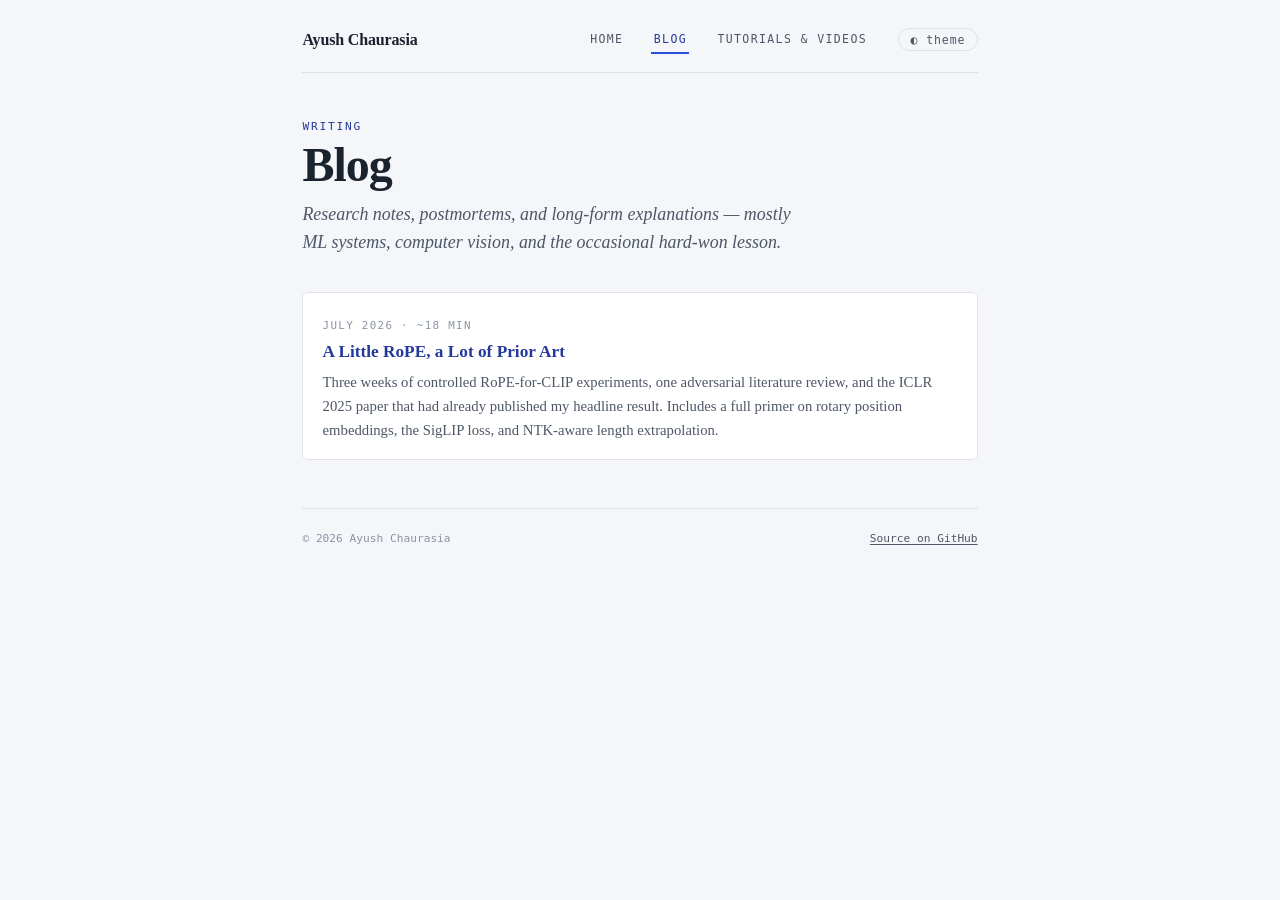
==== blog/index.html @ cb66fe65 "Landing v2.1: drop stat banner; contribution blurbs; verified Scholar data - Remove hero stat bar (n" ====
<!doctype html>
<html lang="en">
<head>
  <meta charset="utf-8">
  <meta name="viewport" content="width=device-width, initial-scale=1">
  <title>Blog · Ayush Chaurasia</title>
  <link rel="stylesheet" href="../assets/style.css?v=5">
  <link rel="icon" href="data:image/svg+xml,<svg xmlns='http://www.w3.org/2000/svg' viewBox='0 0 100 100'><text y='.9em' font-size='90'>🌀</text></svg>">
</head>
<body>
<div class="page">

  <nav class="nav">
    <a class="brand" href="../">Ayush Chaurasia</a>
    <a class="item" href="../">Home</a>
    <a class="item" href="./" aria-current="page">Blog</a>
    <a class="item" href="../tutorials/">Tutorials &amp; Videos</a>
    <button class="theme-toggle" onclick="toggleTheme()" aria-label="Toggle color theme">◐ theme</button>
  </nav>

  <header class="hero">
    <span class="eyebrow">Writing</span>
    <h1>Blog</h1>
    <p class="dek">Research notes, postmortems, and long-form explanations — mostly ML systems,
    computer vision, and the occasional hard-won lesson.</p>
  </header>

  <section>
    <div class="stack">
      <div class="card post">
        <span class="date">July 2026 · ~18 min</span>
        <h3><a href="rope-prior-art/">A Little RoPE, a Lot of Prior Art</a></h3>
        <p>Three weeks of controlled RoPE-for-CLIP experiments, one adversarial literature
        review, and the ICLR 2025 paper that had already published my headline result.
        Includes a full primer on rotary position embeddings, the SigLIP loss, and
        NTK-aware length extrapolation.</p>
      </div>
    </div>
  </section>

  <footer class="site">
    <span>© <span id="y"></span> Ayush Chaurasia</span>
    <span><a href="https://github.com/AyushExel/site">Source on GitHub</a></span>
  </footer>

</div>
<script src="../assets/site.js?v=5"></script>
<script>document.getElementById("y").textContent = new Date().getFullYear();</script>
</body>
</html>
---- assets/style.css ----
/* ayushexel — design system v2
   Identity: bookish serif + mono utility, cobalt accent, phase-plane motif.
   v2: unified stat bar, editorial section rules, calmer cards, tighter rhythm.
   NOTE: bump the ?v= query on <link>/<script> tags whenever this file changes
   (GitHub Pages caches assets for 10 min; versioned URLs prevent HTML/CSS skew). */

:root {
  color-scheme: light dark;
  --ground: #f4f6f9;
  --card: #ffffff;
  --ink: #1a222e;
  --muted: #4d5766;
  --faint: #8a94a3;
  --line: #dde2ea;
  --accent: #2b50d8;
  --accent-ink: #24399b;
  --accent-soft: #e9edfb;
  --serif: "Iowan Old Style", "Palatino Linotype", Palatino, "Book Antiqua", Charter, Georgia, serif;
  --mono: ui-monospace, "SF Mono", "Cascadia Code", Menlo, Consolas, monospace;
}
@media (prefers-color-scheme: dark) {
  :root {
    color-scheme: dark;
    --ground: #0f141b; --card: #171d26; --ink: #e6eaf1; --muted: #a8b1bd;
    --faint: #6d7683; --line: #2b3441; --accent: #8ea5f7; --accent-ink: #aebff9;
    --accent-soft: #232e4e;
  }
}
:root[data-theme="light"] {
  color-scheme: light;
  --ground: #f4f6f9; --card: #ffffff; --ink: #1a222e; --muted: #4d5766;
  --faint: #8a94a3; --line: #dde2ea; --accent: #2b50d8; --accent-ink: #24399b;
  --accent-soft: #e9edfb;
}
:root[data-theme="dark"] {
  color-scheme: dark;
  --ground: #0f141b; --card: #171d26; --ink: #e6eaf1; --muted: #a8b1bd;
  --faint: #6d7683; --line: #2b3441; --accent: #8ea5f7; --accent-ink: #aebff9;
  --accent-soft: #232e4e;
}

* { box-sizing: border-box; }
html, body { background: var(--ground); margin: 0; padding: 0; }
body {
  font-family: var(--serif);
  color: var(--ink);
  line-height: 1.62;
  font-size: 1.0425rem;
  -webkit-font-smoothing: antialiased;
}
.page { max-width: 45rem; margin: 0 auto; padding: 1.6rem 1.4rem 4.5rem; }
.page-wide { max-width: 66rem; margin: 0 auto; padding: 1.6rem 1.5rem 3.5rem; }

a { color: var(--accent-ink); text-decoration-thickness: 1px; text-underline-offset: 2px; }
a:focus-visible, button:focus-visible, summary:focus-visible {
  outline: 2px solid var(--accent); outline-offset: 3px; border-radius: 2px;
}
code { font-family: var(--mono); font-size: 0.88em; }

/* ---------- nav ---------- */
.nav {
  display: flex; align-items: center; gap: 0.7rem;
  padding-bottom: 1.1rem; margin-bottom: 2.4rem; border-bottom: 1px solid var(--line);
}
.nav .brand {
  font-weight: 700; font-size: 1rem; color: var(--ink);
  text-decoration: none; letter-spacing: -0.01em; margin-right: auto;
}
.nav a.item {
  font-family: var(--mono); font-size: 0.72rem; letter-spacing: 0.12em;
  text-transform: uppercase; color: var(--muted); text-decoration: none;
  padding: 0.3rem 0.15rem; margin-left: 0.9rem;
}
.nav a.item:hover { color: var(--accent-ink); }
.nav a.item[aria-current="page"] {
  color: var(--accent-ink); border-bottom: 2px solid var(--accent); padding-bottom: 0.18rem;
}
.nav .theme-toggle {
  font-family: var(--mono); font-size: 0.72rem; letter-spacing: 0.08em;
  background: none; border: 1px solid var(--line); border-radius: 999px;
  color: var(--muted); padding: 0.22rem 0.7rem; cursor: pointer; margin-left: 1.1rem;
}
.nav .theme-toggle:hover { color: var(--accent-ink); border-color: var(--accent); }

/* nav brand mark: rotating phase planes */
.brandmark { flex: none; display: inline-flex; }
.brandmark svg { display: block; }
.brandmark circle { fill: none; stroke: var(--line); stroke-dasharray: 2 3; }
.brandmark line { stroke: var(--accent); stroke-width: 1.8; stroke-linecap: round; }
.bm1, .bm2 { transform-origin: 14px 14px; }
.bm1 { animation: rot 9s linear infinite; }
.bm2 { animation: rot 27s linear infinite; }
@keyframes rot { to { transform: rotate(360deg); } }
@media (prefers-reduced-motion: reduce) {
  .bm1, .bm2 { animation: none; }
  .bm1 { transform: rotate(64deg); } .bm2 { transform: rotate(200deg); }
}

/* ---------- typography ---------- */
h1 {
  font-size: clamp(2.1rem, 5vw, 3rem); line-height: 1.05; margin: 0.1rem 0 0.7rem;
  font-weight: 700; letter-spacing: -0.02em; text-wrap: balance;
}
.eyebrow {
  font-family: var(--mono); font-size: 0.7rem; letter-spacing: 0.16em;
  text-transform: uppercase; color: var(--accent-ink);
}
.dek {
  font-size: 1.12rem; line-height: 1.55; color: var(--muted);
  font-style: italic; margin: 0; max-width: 44rem; text-wrap: balance;
}
.small-mono { font-family: var(--mono); font-size: 0.74rem; color: var(--muted); }

/* editorial section header: eyebrow-weight title + rule running right */
.sechead {
  display: flex; align-items: center; gap: 1rem; margin: 0 0 1.1rem;
}
.sechead h2 {
  font-size: 1.02rem; font-weight: 700; letter-spacing: 0.01em; margin: 0;
  white-space: nowrap;
}
.sechead .eyebrow { white-space: nowrap; }
.sechead::after { content: ""; flex: 1; height: 1px; background: var(--line); }

h2 { font-size: 1.45rem; line-height: 1.25; letter-spacing: -0.01em; margin: 0 0 1rem; text-wrap: balance; }
section { margin-bottom: 2.6rem; }

/* ---------- hero ---------- */
.hero { margin-bottom: 2.2rem; }
.hero .links { display: flex; gap: 0.5rem; flex-wrap: wrap; margin-top: 1.15rem; }
.hero .links a {
  font-family: var(--mono); font-size: 0.72rem; letter-spacing: 0.1em;
  text-transform: uppercase; color: var(--accent-ink); text-decoration: none;
  border: 1px solid var(--line); border-radius: 999px; padding: 0.3rem 0.85rem;
  background: var(--card);
}
.hero .links a:hover { border-color: var(--accent); }

/* unified stat bar: one surface, hairline-divided cells */
.statbar {
  display: grid; grid-template-columns: repeat(4, 1fr);
  background: var(--card); border: 1px solid var(--line); border-radius: 6px;
  margin: 1.6rem 0 0; overflow: hidden;
}
.statbar .cell { padding: 1.05rem 1.3rem; border-left: 1px solid var(--line); }
.statbar .cell:first-child { border-left: none; }
.statbar .n {
  font-size: 1.9rem; font-weight: 700; letter-spacing: -0.02em; line-height: 1.05;
  font-variant-numeric: tabular-nums;
}
.statbar .n a { text-decoration: none; color: var(--ink); }
.statbar .n a:hover { color: var(--accent-ink); }
.statbar .k {
  font-family: var(--mono); font-size: 0.64rem; letter-spacing: 0.12em;
  text-transform: uppercase; color: var(--faint); margin-top: 0.35rem; display: block;
}
@media (max-width: 46rem) {
  .statbar { grid-template-columns: repeat(2, 1fr); }
  .statbar .cell:nth-child(3) { border-left: none; }
  .statbar .cell:nth-child(n+3) { border-top: 1px solid var(--line); }
}

/* ---------- layout grid ---------- */
.cols {
  display: grid; grid-template-columns: minmax(0, 1.5fr) minmax(0, 1fr);
  gap: 2.6rem; align-items: start;
}
@media (max-width: 56rem) { .cols { grid-template-columns: 1fr; } }

/* ---------- cards ---------- */
.card {
  background: var(--card); border: 1px solid var(--line); border-radius: 6px;
  padding: 1rem 1.2rem;
}
.stack { display: flex; flex-direction: column; gap: 0.7rem; }
.grid-2 { display: grid; grid-template-columns: repeat(2, 1fr); gap: 0.85rem; }
@media (max-width: 40rem) { .grid-2 { grid-template-columns: 1fr; } }

/* co-created project cards */
.proj-grid { display: grid; grid-template-columns: repeat(2, 1fr); gap: 0.9rem; }
@media (max-width: 40rem) { .proj-grid { grid-template-columns: 1fr; } }
.project {
  padding: 1rem 1.15rem; display: flex; flex-direction: column; gap: 0.25rem;
  transition: border-color 120ms ease, transform 120ms ease;
}
.project:hover { border-color: var(--accent); transform: translateY(-1px); }
.project .top { display: flex; align-items: baseline; justify-content: space-between; gap: 0.8rem; }
.project h3 { margin: 0; font-size: 1.04rem; letter-spacing: -0.01em; }
.project h3 a { text-decoration: none; }
.project h3 a:hover { text-decoration: underline; }
.project .meta {
  font-family: var(--mono); font-size: 0.72rem; color: var(--accent-ink);
  white-space: nowrap; font-variant-numeric: tabular-nums;
}
.project .role {
  font-family: var(--mono); font-size: 0.66rem; letter-spacing: 0.12em;
  text-transform: uppercase; color: var(--faint);
}
.project p {
  margin: 0.15rem 0 0; font-size: 0.9rem; line-height: 1.5; color: var(--muted);
  display: -webkit-box; -webkit-line-clamp: 2; -webkit-box-orient: vertical; overflow: hidden;
}
.project .paper {
  margin-top: 0.55rem; font-family: var(--mono); font-size: 0.7rem; letter-spacing: 0.04em;
}

/* section lead line */
.lead { margin: -0.2rem 0 1rem; font-size: 0.95rem; color: var(--muted); }
.lead strong { color: var(--ink); font-variant-numeric: tabular-nums; }

/* dense contribution rows (two lines: repo + what it added) */
.repo-list { padding: 0.3rem 1.15rem; }
.repo-list .row {
  padding: 0.6rem 0; border-bottom: 1px solid var(--line);
}
.repo-list .line1 { display: flex; align-items: baseline; gap: 0.8rem; }
.repo-list .contrib {
  font-size: 0.84rem; line-height: 1.45; color: var(--muted); margin-top: 0.12rem;
}
.repo-list .row:last-child, .repo-list details .row:last-child { border-bottom: none; }
.repo-list .row .name {
  font-family: var(--mono); font-size: 0.8rem; font-weight: 500;
  white-space: nowrap; overflow: hidden; text-overflow: ellipsis; min-width: 0;
}
.repo-list .row .name a { text-decoration: none; }
.repo-list .row .name a:hover { text-decoration: underline; }
.repo-list .row .stats {
  font-family: var(--mono); font-size: 0.72rem; color: var(--faint);
  margin-left: auto; white-space: nowrap; font-variant-numeric: tabular-nums;
}
.repo-list .row .stats .stars { color: var(--accent-ink); }
.repo-list details.more { margin: 0.4rem 0 0.55rem; }

details.more summary {
  font-family: var(--mono); font-size: 0.72rem; letter-spacing: 0.1em;
  text-transform: uppercase; color: var(--accent-ink); cursor: pointer;
  list-style: none; display: inline-flex; align-items: center; gap: 0.45rem;
}
details.more summary::before { content: "+"; font-size: 0.95rem; }
details.more[open] summary::before { content: "−"; }
details.more summary::-webkit-details-marker { display: none; }

/* publications */
.pub { display: flex; gap: 0.9rem; align-items: baseline; padding: 0.8rem 1.15rem; }
.pub .cites {
  font-family: var(--mono); font-size: 0.72rem; color: var(--accent-ink);
  white-space: nowrap; margin-left: auto; font-variant-numeric: tabular-nums;
}
.pub .title { font-size: 0.92rem; line-height: 1.45; }
.pub .title a { text-decoration: none; }
.pub .title a:hover { text-decoration: underline; }
.pub .venue { font-family: var(--mono); font-size: 0.68rem; color: var(--faint); }

/* blog & video listings */
.post { padding: 1.05rem 1.2rem; transition: border-color 120ms ease; }
.post:hover { border-color: var(--accent); }
.post h3 { margin: 0.1rem 0 0.25rem; font-size: 1.08rem; }
.post h3 a { text-decoration: none; }
.post h3 a:hover { text-decoration: underline; }
.post .date {
  font-family: var(--mono); font-size: 0.68rem; letter-spacing: 0.12em;
  text-transform: uppercase; color: var(--faint);
}
.post p { margin: 0.3rem 0 0; font-size: 0.92rem; color: var(--muted); }

.video { display: flex; gap: 0.9rem; align-items: baseline; padding: 0.8rem 1.15rem; transition: border-color 120ms ease; }
.video:hover { border-color: var(--accent); }
.video .title { font-size: 0.93rem; line-height: 1.45; }
.video .title a { text-decoration: none; }
.video .title a:hover { text-decoration: underline; }
.video .tag {
  font-family: var(--mono); font-size: 0.62rem; letter-spacing: 0.1em; text-transform: uppercase;
  color: var(--accent-ink); background: var(--accent-soft); border-radius: 999px;
  padding: 0.16rem 0.55rem; white-space: nowrap; margin-left: auto;
}

/* ---------- footer ---------- */
footer.site {
  margin-top: 3rem; padding-top: 1.3rem; border-top: 1px solid var(--line);
  font-family: var(--mono); font-size: 0.7rem; color: var(--faint);
  display: flex; justify-content: space-between; gap: 1rem; flex-wrap: wrap;
}
footer.site a { color: var(--muted); }
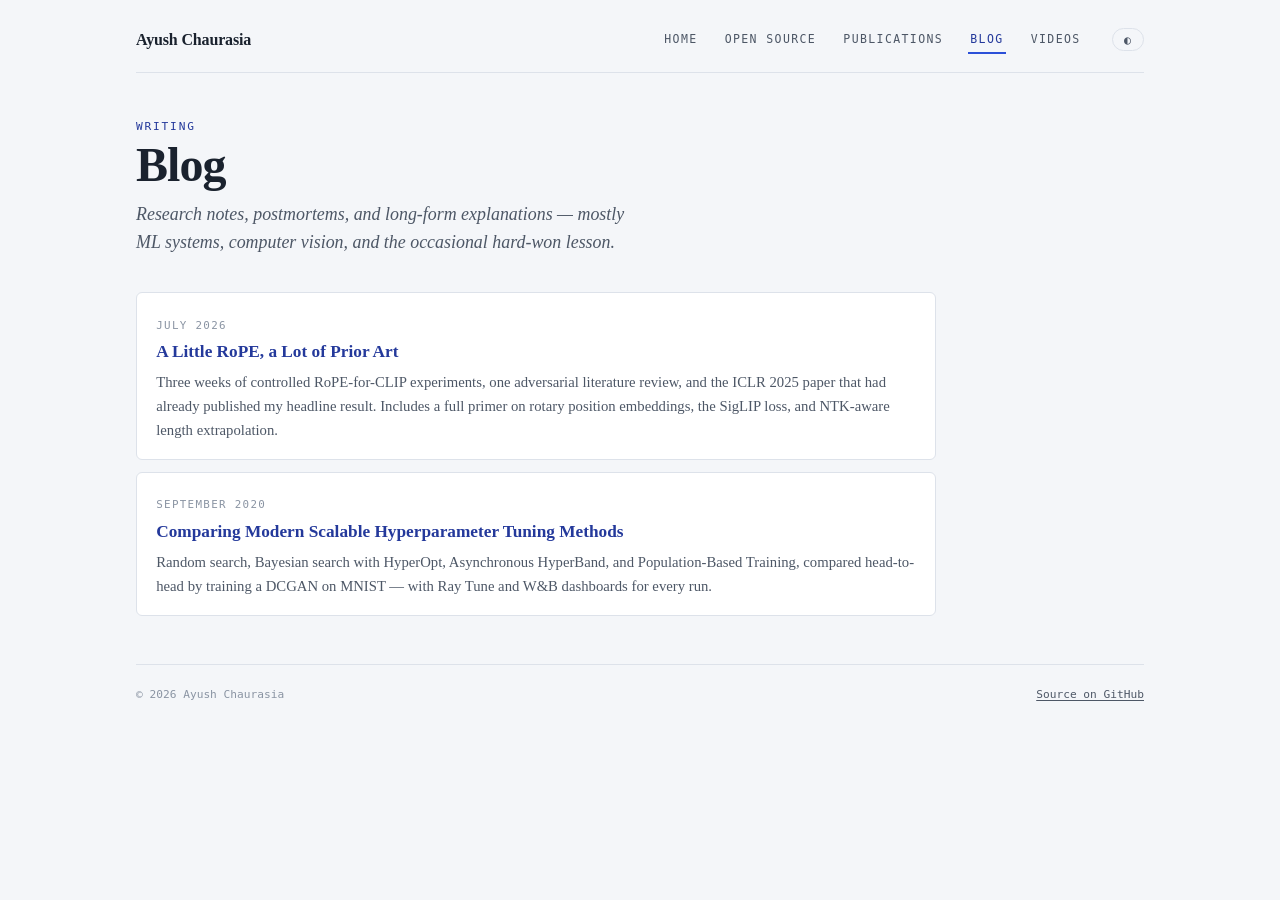
==== commit cf20b757: "Multi-page restructure: home/oss/publications/blog/videos + ported post + polish - Home: personality" ====
--- a/blog/index.html
+++ b/blog/index.html
@@ -4,18 +4,20 @@
   <meta charset="utf-8">
   <meta name="viewport" content="width=device-width, initial-scale=1">
   <title>Blog · Ayush Chaurasia</title>
-  <link rel="stylesheet" href="../assets/style.css?v=5">
-  <link rel="icon" href="data:image/svg+xml,<svg xmlns='http://www.w3.org/2000/svg' viewBox='0 0 100 100'><text y='.9em' font-size='90'>🌀</text></svg>">
+  <link rel="stylesheet" href="../assets/style.css?v=11">
+  <link rel="icon" href="data:image/svg+xml,<svg xmlns='http://www.w3.org/2000/svg' viewBox='0 0 28 28'><circle cx='14' cy='14' r='6.5' fill='none' stroke='%238a94a3' stroke-width='1.4' stroke-dasharray='2 2.4'/><circle cx='14' cy='14' r='11.5' fill='none' stroke='%238a94a3' stroke-width='1.4' stroke-dasharray='2 2.4'/><line x1='14' y1='14' x2='19.5' y2='10.5' stroke='%232b50d8' stroke-width='2.2' stroke-linecap='round'/><line x1='14' y1='14' x2='10' y2='4.5' stroke='%232b50d8' stroke-width='2.2' stroke-linecap='round'/><circle cx='14' cy='14' r='1.6' fill='%232b50d8'/></svg>">
 </head>
 <body>
-<div class="page">
+<div class="page-wide">
 
   <nav class="nav">
     <a class="brand" href="../">Ayush Chaurasia</a>
     <a class="item" href="../">Home</a>
+    <a class="item" href="../oss/">Open Source</a>
+    <a class="item" href="../publications/">Publications</a>
     <a class="item" href="./" aria-current="page">Blog</a>
-    <a class="item" href="../tutorials/">Tutorials &amp; Videos</a>
-    <button class="theme-toggle" onclick="toggleTheme()" aria-label="Toggle color theme">◐ theme</button>
+    <a class="item" href="../tutorials/">Videos</a>
+    <button class="theme-toggle" onclick="toggleTheme()" aria-label="Toggle color theme">◐</button>
   </nav>
 
   <header class="hero">
@@ -26,14 +28,21 @@
   </header>
 
   <section>
-    <div class="stack">
+    <div class="stack" style="max-width:50rem">
       <div class="card post">
-        <span class="date">July 2026 · ~18 min</span>
+        <span class="date">July 2026</span>
         <h3><a href="rope-prior-art/">A Little RoPE, a Lot of Prior Art</a></h3>
         <p>Three weeks of controlled RoPE-for-CLIP experiments, one adversarial literature
         review, and the ICLR 2025 paper that had already published my headline result.
         Includes a full primer on rotary position embeddings, the SigLIP loss, and
         NTK-aware length extrapolation.</p>
+      </div>
+      <div class="card post">
+        <span class="date">September 2020</span>
+        <h3><a href="comparing-hyperparameter-tuning-methods/">Comparing Modern Scalable Hyperparameter Tuning Methods</a></h3>
+        <p>Random search, Bayesian search with HyperOpt, Asynchronous HyperBand, and
+        Population-Based Training, compared head-to-head by training a DCGAN on MNIST —
+        with Ray Tune and W&amp;B dashboards for every run.</p>
       </div>
     </div>
   </section>
@@ -44,7 +53,7 @@
   </footer>
 
 </div>
-<script src="../assets/site.js?v=5"></script>
+<script src="../assets/site.js?v=11"></script>
 <script>document.getElementById("y").textContent = new Date().getFullYear();</script>
 </body>
 </html>
--- a/assets/style.css
+++ b/assets/style.css
@@ -1,9 +1,11 @@
-/* ayushexel — design system v2
+/* ayushexel — design system v3 (audited)
    Identity: bookish serif + mono utility, cobalt accent, phase-plane motif.
-   v2: unified stat bar, editorial section rules, calmer cards, tighter rhythm.
-   NOTE: bump the ?v= query on <link>/<script> tags whenever this file changes
+   Width system: listing/overview pages use .page-wide (66rem);
+   long-form articles use .page (50rem reading measure). Every page is one or the other.
+   NOTE: bump the ?v= query on <link>/<script>/fetch URLs whenever this file changes
    (GitHub Pages caches assets for 10 min; versioned URLs prevent HTML/CSS skew). */
 
+/* ---------- tokens ---------- */
 :root {
   color-scheme: light dark;
   --ground: #f4f6f9;
@@ -39,6 +41,7 @@
   --accent-soft: #232e4e;
 }
 
+/* ---------- base ---------- */
 * { box-sizing: border-box; }
 html, body { background: var(--ground); margin: 0; padding: 0; }
 body {
@@ -48,7 +51,7 @@
   font-size: 1.0425rem;
   -webkit-font-smoothing: antialiased;
 }
-.page { max-width: 45rem; margin: 0 auto; padding: 1.6rem 1.4rem 4.5rem; }
+.page { max-width: 50rem; margin: 0 auto; padding: 1.6rem 1.4rem 4.5rem; }
 .page-wide { max-width: 66rem; margin: 0 auto; padding: 1.6rem 1.5rem 3.5rem; }
 
 a { color: var(--accent-ink); text-decoration-thickness: 1px; text-underline-offset: 2px; }
@@ -59,17 +62,17 @@
 
 /* ---------- nav ---------- */
 .nav {
-  display: flex; align-items: center; gap: 0.7rem;
+  display: flex; align-items: center; gap: 0.4rem 0.7rem; flex-wrap: wrap;
   padding-bottom: 1.1rem; margin-bottom: 2.4rem; border-bottom: 1px solid var(--line);
 }
 .nav .brand {
-  font-weight: 700; font-size: 1rem; color: var(--ink);
+  font-weight: 700; font-size: 1rem; color: var(--ink); white-space: nowrap;
   text-decoration: none; letter-spacing: -0.01em; margin-right: auto;
 }
 .nav a.item {
   font-family: var(--mono); font-size: 0.72rem; letter-spacing: 0.12em;
   text-transform: uppercase; color: var(--muted); text-decoration: none;
-  padding: 0.3rem 0.15rem; margin-left: 0.9rem;
+  padding: 0.3rem 0.15rem; margin-left: 0.7rem; white-space: nowrap;
 }
 .nav a.item:hover { color: var(--accent-ink); }
 .nav a.item[aria-current="page"] {
@@ -101,6 +104,8 @@
   font-size: clamp(2.1rem, 5vw, 3rem); line-height: 1.05; margin: 0.1rem 0 0.7rem;
   font-weight: 700; letter-spacing: -0.02em; text-wrap: balance;
 }
+h2 { font-size: 1.45rem; line-height: 1.25; letter-spacing: -0.01em; margin: 0 0 1rem; text-wrap: balance; }
+section { margin-bottom: 2.6rem; }
 .eyebrow {
   font-family: var(--mono); font-size: 0.7rem; letter-spacing: 0.16em;
   text-transform: uppercase; color: var(--accent-ink);
@@ -110,23 +115,27 @@
   font-style: italic; margin: 0; max-width: 44rem; text-wrap: balance;
 }
 .small-mono { font-family: var(--mono); font-size: 0.74rem; color: var(--muted); }
-
-/* editorial section header: eyebrow-weight title + rule running right */
-.sechead {
-  display: flex; align-items: center; gap: 1rem; margin: 0 0 1.1rem;
-}
+.byline { font-family: var(--mono); font-size: 0.78rem; color: var(--muted); }
+
+/* editorial section header: title + rule running right */
+.sechead { display: flex; align-items: center; gap: 1rem; margin: 0 0 1.1rem; }
 .sechead h2 {
-  font-size: 1.02rem; font-weight: 700; letter-spacing: 0.01em; margin: 0;
-  white-space: nowrap;
+  font-size: 1.02rem; font-weight: 700; letter-spacing: 0.01em; margin: 0; white-space: nowrap;
 }
 .sechead .eyebrow { white-space: nowrap; }
 .sechead::after { content: ""; flex: 1; height: 1px; background: var(--line); }
 
-h2 { font-size: 1.45rem; line-height: 1.25; letter-spacing: -0.01em; margin: 0 0 1rem; text-wrap: balance; }
-section { margin-bottom: 2.6rem; }
+/* section lead line */
+.lead { margin: -0.2rem 0 1rem; font-size: 0.95rem; color: var(--muted); }
+.lead strong { color: var(--ink); font-variant-numeric: tabular-nums; }
 
 /* ---------- hero ---------- */
 .hero { margin-bottom: 2.2rem; }
+.hero .bio {
+  margin: 0.85rem 0 0; font-size: 0.99rem; line-height: 1.65; color: var(--muted);
+  max-width: 46rem;
+}
+.hero .bio a { color: var(--accent-ink); }
 .hero .links { display: flex; gap: 0.5rem; flex-wrap: wrap; margin-top: 1.15rem; }
 .hero .links a {
   font-family: var(--mono); font-size: 0.72rem; letter-spacing: 0.1em;
@@ -136,45 +145,27 @@
 }
 .hero .links a:hover { border-color: var(--accent); }
 
-/* unified stat bar: one surface, hairline-divided cells */
-.statbar {
-  display: grid; grid-template-columns: repeat(4, 1fr);
-  background: var(--card); border: 1px solid var(--line); border-radius: 6px;
-  margin: 1.6rem 0 0; overflow: hidden;
-}
-.statbar .cell { padding: 1.05rem 1.3rem; border-left: 1px solid var(--line); }
-.statbar .cell:first-child { border-left: none; }
-.statbar .n {
-  font-size: 1.9rem; font-weight: 700; letter-spacing: -0.02em; line-height: 1.05;
-  font-variant-numeric: tabular-nums;
-}
-.statbar .n a { text-decoration: none; color: var(--ink); }
-.statbar .n a:hover { color: var(--accent-ink); }
-.statbar .k {
-  font-family: var(--mono); font-size: 0.64rem; letter-spacing: 0.12em;
-  text-transform: uppercase; color: var(--faint); margin-top: 0.35rem; display: block;
-}
-@media (max-width: 46rem) {
-  .statbar { grid-template-columns: repeat(2, 1fr); }
-  .statbar .cell:nth-child(3) { border-left: none; }
-  .statbar .cell:nth-child(n+3) { border-top: 1px solid var(--line); }
-}
-
-/* ---------- layout grid ---------- */
+/* home lists: readable measure on the wide frame */
+ul.facts { margin: 0; padding-left: 1.25rem; display: flex; flex-direction: column; gap: 0.6rem; max-width: 47rem; }
+ul.facts li { font-size: 0.98rem; line-height: 1.6; color: var(--muted); }
+ul.facts li::marker { color: var(--accent); }
+ul.facts li strong, ul.facts li a { color: var(--accent-ink); }
+
+/* ---------- layout ---------- */
 .cols {
   display: grid; grid-template-columns: minmax(0, 1.5fr) minmax(0, 1fr);
   gap: 2.6rem; align-items: start;
 }
 @media (max-width: 56rem) { .cols { grid-template-columns: 1fr; } }
+.stack { display: flex; flex-direction: column; gap: 0.7rem; }
+.grid-2 { display: grid; grid-template-columns: repeat(2, 1fr); gap: 0.85rem; }
+@media (max-width: 40rem) { .grid-2 { grid-template-columns: 1fr; } }
 
 /* ---------- cards ---------- */
 .card {
   background: var(--card); border: 1px solid var(--line); border-radius: 6px;
   padding: 1rem 1.2rem;
 }
-.stack { display: flex; flex-direction: column; gap: 0.7rem; }
-.grid-2 { display: grid; grid-template-columns: repeat(2, 1fr); gap: 0.85rem; }
-@media (max-width: 40rem) { .grid-2 { grid-template-columns: 1fr; } }
 
 /* co-created project cards */
 .proj-grid { display: grid; grid-template-columns: repeat(2, 1fr); gap: 0.9rem; }
@@ -204,33 +195,32 @@
   margin-top: 0.55rem; font-family: var(--mono); font-size: 0.7rem; letter-spacing: 0.04em;
 }
 
-/* section lead line */
-.lead { margin: -0.2rem 0 1rem; font-size: 0.95rem; color: var(--muted); }
-.lead strong { color: var(--ink); font-variant-numeric: tabular-nums; }
-
-/* dense contribution rows (two lines: repo + what it added) */
+/* OSS narrative threads */
+.thread { margin-bottom: 1.5rem; }
+.thread h3 { margin: 0 0 0.3rem; font-size: 1.02rem; letter-spacing: -0.01em; }
+.thread p { margin: 0; font-size: 0.95rem; line-height: 1.6; color: var(--muted); }
+.thread p a { color: var(--accent-ink); }
+
+/* dense contribution rows (repo + what I contributed) */
 .repo-list { padding: 0.3rem 1.15rem; }
-.repo-list .row {
-  padding: 0.6rem 0; border-bottom: 1px solid var(--line);
-}
+.repo-list .row { padding: 0.6rem 0; border-bottom: 1px solid var(--line); }
+.repo-list .row:last-child, .repo-list details .row:last-child { border-bottom: none; }
 .repo-list .line1 { display: flex; align-items: baseline; gap: 0.8rem; }
-.repo-list .contrib {
-  font-size: 0.84rem; line-height: 1.45; color: var(--muted); margin-top: 0.12rem;
-}
-.repo-list .row:last-child, .repo-list details .row:last-child { border-bottom: none; }
-.repo-list .row .name {
+.repo-list .name {
   font-family: var(--mono); font-size: 0.8rem; font-weight: 500;
   white-space: nowrap; overflow: hidden; text-overflow: ellipsis; min-width: 0;
 }
-.repo-list .row .name a { text-decoration: none; }
-.repo-list .row .name a:hover { text-decoration: underline; }
-.repo-list .row .stats {
+.repo-list .name a { text-decoration: none; }
+.repo-list .name a:hover { text-decoration: underline; }
+.repo-list .stats {
   font-family: var(--mono); font-size: 0.72rem; color: var(--faint);
   margin-left: auto; white-space: nowrap; font-variant-numeric: tabular-nums;
 }
-.repo-list .row .stats .stars { color: var(--accent-ink); }
-.repo-list details.more { margin: 0.4rem 0 0.55rem; }
-
+.repo-list .stats .stars { color: var(--accent-ink); }
+.repo-list .contrib { font-size: 0.84rem; line-height: 1.45; color: var(--muted); margin-top: 0.12rem; }
+.repo-list .contrib::before { content: "\2937  "; color: var(--accent); }
+
+/* collapse control */
 details.more summary {
   font-family: var(--mono); font-size: 0.72rem; letter-spacing: 0.1em;
   text-transform: uppercase; color: var(--accent-ink); cursor: pointer;
@@ -239,6 +229,8 @@
 details.more summary::before { content: "+"; font-size: 0.95rem; }
 details.more[open] summary::before { content: "−"; }
 details.more summary::-webkit-details-marker { display: none; }
+details.appendix { margin-top: 1.6rem; }
+details.appendix > .repo-list { margin-top: 0.8rem; }
 
 /* publications */
 .pub { display: flex; gap: 0.9rem; align-items: baseline; padding: 0.8rem 1.15rem; }
@@ -251,7 +243,7 @@
 .pub .title a:hover { text-decoration: underline; }
 .pub .venue { font-family: var(--mono); font-size: 0.68rem; color: var(--faint); }
 
-/* blog & video listings */
+/* post cards (blog index, publications, home "now") */
 .post { padding: 1.05rem 1.2rem; transition: border-color 120ms ease; }
 .post:hover { border-color: var(--accent); }
 .post h3 { margin: 0.1rem 0 0.25rem; font-size: 1.08rem; }
@@ -262,17 +254,73 @@
   text-transform: uppercase; color: var(--faint);
 }
 .post p { margin: 0.3rem 0 0; font-size: 0.92rem; color: var(--muted); }
-
+.postline { display: flex; align-items: baseline; gap: 0.7rem; }
+.postline .pill {
+  font-family: var(--mono); font-size: 0.62rem; letter-spacing: 0.1em; text-transform: uppercase;
+  color: var(--accent-ink); background: var(--accent-soft); border-radius: 999px;
+  padding: 0.16rem 0.6rem; white-space: nowrap;
+}
+
+/* video rows (publications talks) */
 .video { display: flex; gap: 0.9rem; align-items: baseline; padding: 0.8rem 1.15rem; transition: border-color 120ms ease; }
 .video:hover { border-color: var(--accent); }
 .video .title { font-size: 0.93rem; line-height: 1.45; }
 .video .title a { text-decoration: none; }
 .video .title a:hover { text-decoration: underline; }
-.video .tag {
+.video .tag, .vidcard .tag {
   font-family: var(--mono); font-size: 0.62rem; letter-spacing: 0.1em; text-transform: uppercase;
   color: var(--accent-ink); background: var(--accent-soft); border-radius: 999px;
   padding: 0.16rem 0.55rem; white-space: nowrap; margin-left: auto;
 }
+
+/* video cards (tutorials): thumbnail + lite embed */
+.vidcard { padding: 0; overflow: hidden; display: flex; flex-direction: column; }
+.vidcard .thumb {
+  display: block; position: relative; width: 100%; aspect-ratio: 16 / 9;
+  padding: 0; border: none; background: #000; cursor: pointer; overflow: hidden;
+}
+.vidcard .thumb img {
+  position: absolute; inset: 0; width: 100%; height: 100%; object-fit: cover;
+  transition: opacity 120ms ease;
+}
+.vidcard .thumb:hover img { opacity: 0.85; }
+.vidcard .playbtn {
+  position: absolute; inset: 0; display: grid; place-items: center;
+  color: #fff; font-size: 1.1rem; pointer-events: none; text-indent: 0.2rem;
+}
+.vidcard .playbtn::before {
+  content: ""; position: absolute; width: 3.2rem; height: 3.2rem; border-radius: 999px;
+  background: rgba(15, 20, 27, 0.72); border: 1px solid rgba(255,255,255,0.35);
+}
+.ytframe { width: 100%; aspect-ratio: 16 / 9; border: 0; display: block; background: #000; }
+.vidcard .vidbody { display: flex; gap: 0.8rem; align-items: baseline; padding: 0.75rem 1.05rem 0.85rem; }
+.vidcard .title { font-size: 0.92rem; line-height: 1.45; }
+.vidcard .title a { text-decoration: none; }
+.vidcard .title a:hover { text-decoration: underline; }
+
+/* ---------- article pages (long-form posts) ---------- */
+article.post-body { font-size: 1.04rem; }
+article.post-body h2 { font-size: 1.4rem; margin: 2.2rem 0 0.9rem; }
+article.post-body h3 { font-size: 1.12rem; margin: 1.8rem 0 0.6rem; }
+article.post-body p { margin: 0 0 1.05rem; }
+article.post-body ul, article.post-body ol { margin: 0 0 1.05rem; padding-left: 1.4rem; }
+article.post-body li { margin-bottom: 0.4rem; }
+article.post-body li::marker { color: var(--accent); }
+article.post-body pre {
+  font-family: var(--mono); font-size: 0.78rem; line-height: 1.6;
+  background: var(--card); border: 1px solid var(--line); border-radius: 6px;
+  padding: 1rem 1.2rem; overflow-x: auto; margin: 1.35rem 0; tab-size: 4;
+}
+article.post-body code { font-family: var(--mono); font-size: 0.86em; background: var(--accent-soft); border-radius: 3px; padding: 0.08em 0.3em; }
+article.post-body pre code { background: none; padding: 0; font-size: inherit; }
+article.post-body figure { margin: 1.5rem 0; }
+article.post-body img { max-width: 100%; height: auto; border-radius: 6px; border: 1px solid var(--line); display: block; margin: 0 auto; }
+article.post-body figcaption { font-family: var(--mono); font-size: 0.7rem; color: var(--muted); text-align: center; margin-top: 0.5rem; }
+article.post-body blockquote { margin: 1.6rem 0; padding: 0.2rem 0 0.2rem 1.2rem; border-left: 3px solid var(--accent); font-style: italic; }
+article.post-body .tablewrap { overflow-x: auto; margin: 1.35rem 0; }
+article.post-body table { border-collapse: collapse; width: 100%; font-size: 0.9rem; background: var(--card); border: 1px solid var(--line); }
+article.post-body th, article.post-body td { padding: 0.5rem 0.85rem; border-bottom: 1px solid var(--line); text-align: left; }
+article.post-body thead th { font-family: var(--mono); font-size: 0.7rem; letter-spacing: 0.1em; text-transform: uppercase; color: var(--muted); background: var(--ground); }
 
 /* ---------- footer ---------- */
 footer.site {
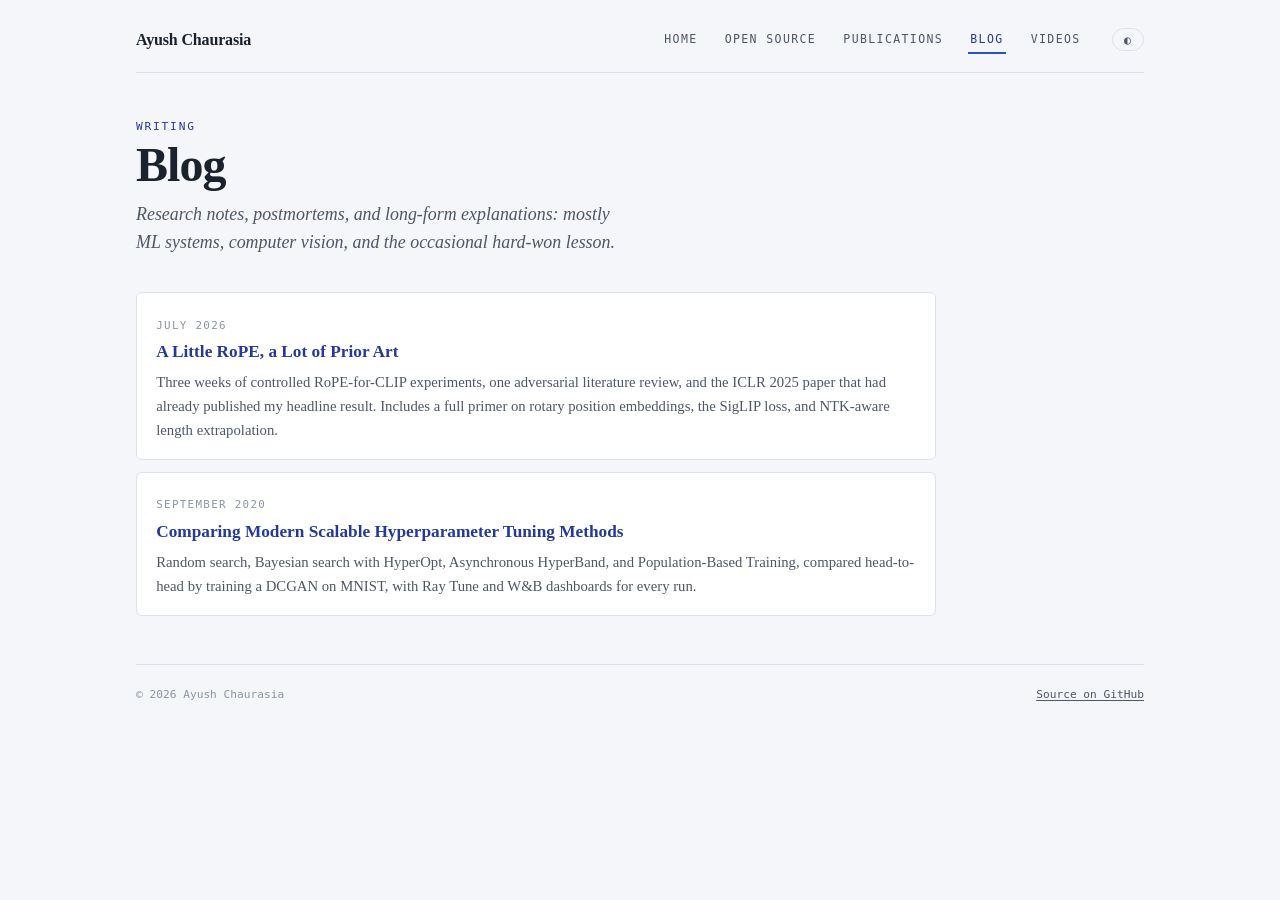
==== commit cbe1386f: "Intro accuracy, em-dash sweep, and a funky third theme - Intro: 'researcher and engineer, specializi" ====
--- a/blog/index.html
+++ b/blog/index.html
@@ -4,7 +4,7 @@
   <meta charset="utf-8">
   <meta name="viewport" content="width=device-width, initial-scale=1">
   <title>Blog · Ayush Chaurasia</title>
-  <link rel="stylesheet" href="../assets/style.css?v=11">
+  <link rel="stylesheet" href="../assets/style.css?v=12">
   <link rel="icon" href="data:image/svg+xml,<svg xmlns='http://www.w3.org/2000/svg' viewBox='0 0 28 28'><circle cx='14' cy='14' r='6.5' fill='none' stroke='%238a94a3' stroke-width='1.4' stroke-dasharray='2 2.4'/><circle cx='14' cy='14' r='11.5' fill='none' stroke='%238a94a3' stroke-width='1.4' stroke-dasharray='2 2.4'/><line x1='14' y1='14' x2='19.5' y2='10.5' stroke='%232b50d8' stroke-width='2.2' stroke-linecap='round'/><line x1='14' y1='14' x2='10' y2='4.5' stroke='%232b50d8' stroke-width='2.2' stroke-linecap='round'/><circle cx='14' cy='14' r='1.6' fill='%232b50d8'/></svg>">
 </head>
 <body>
@@ -23,7 +23,7 @@
   <header class="hero">
     <span class="eyebrow">Writing</span>
     <h1>Blog</h1>
-    <p class="dek">Research notes, postmortems, and long-form explanations — mostly ML systems,
+    <p class="dek">Research notes, postmortems, and long-form explanations: mostly ML systems,
     computer vision, and the occasional hard-won lesson.</p>
   </header>
 
@@ -41,7 +41,7 @@
         <span class="date">September 2020</span>
         <h3><a href="comparing-hyperparameter-tuning-methods/">Comparing Modern Scalable Hyperparameter Tuning Methods</a></h3>
         <p>Random search, Bayesian search with HyperOpt, Asynchronous HyperBand, and
-        Population-Based Training, compared head-to-head by training a DCGAN on MNIST —
+        Population-Based Training, compared head-to-head by training a DCGAN on MNIST,
         with Ray Tune and W&amp;B dashboards for every run.</p>
       </div>
     </div>
@@ -53,7 +53,7 @@
   </footer>
 
 </div>
-<script src="../assets/site.js?v=11"></script>
+<script src="../assets/site.js?v=12"></script>
 <script>document.getElementById("y").textContent = new Date().getFullYear();</script>
 </body>
 </html>
--- a/assets/style.css
+++ b/assets/style.css
@@ -329,3 +329,39 @@
   display: flex; justify-content: space-between; gap: 1rem; flex-wrap: wrap;
 }
 footer.site a { color: var(--muted); }
+
+/* ---------- funky theme (toggle-only third mode: light → dark → funky) ---------- */
+:root[data-theme="funky"] {
+  color-scheme: light;
+  --ground: #faf3ff;         /* lilac paper */
+  --card: #ffffff;
+  --ink: #2a1b3d;
+  --muted: #5d4a75;
+  --faint: #9c86b8;
+  --line: #e9d8fa;
+  --accent: #ff4f9a;         /* bubblegum */
+  --accent-ink: #d61c72;
+  --accent-soft: #ffe1ef;
+  --serif: ui-rounded, "SF Pro Rounded", "Hiragino Maru Gothic ProN", "Comic Sans MS", sans-serif;
+}
+[data-theme="funky"] ::selection { background: var(--accent-soft); }
+[data-theme="funky"] h1 { letter-spacing: 0; }
+[data-theme="funky"] .card {
+  border-width: 2px; border-radius: 16px;
+  box-shadow: 4px 4px 0 var(--accent-soft);
+}
+[data-theme="funky"] .project:hover { transform: translateY(-2px) rotate(-0.4deg); }
+[data-theme="funky"] .sechead::after {
+  background: none; height: 0; border-top: 2px dashed var(--line);
+}
+[data-theme="funky"] .hero .links a {
+  border-width: 2px; box-shadow: 2px 2px 0 var(--accent-soft);
+}
+[data-theme="funky"] .hero .links a:hover { transform: rotate(-1.2deg); }
+[data-theme="funky"] .nav a.item[aria-current="page"] { border-bottom-width: 3px; }
+[data-theme="funky"] .postline .pill, [data-theme="funky"] .video .tag, [data-theme="funky"] .vidcard .tag {
+  transform: rotate(-1.5deg);
+}
+[data-theme="funky"] .bm1 { animation-duration: 3s; }
+[data-theme="funky"] .bm2 { animation-duration: 9s; }
+[data-theme="funky"] .repo-list .contrib::before { content: "\1F49E "; }
